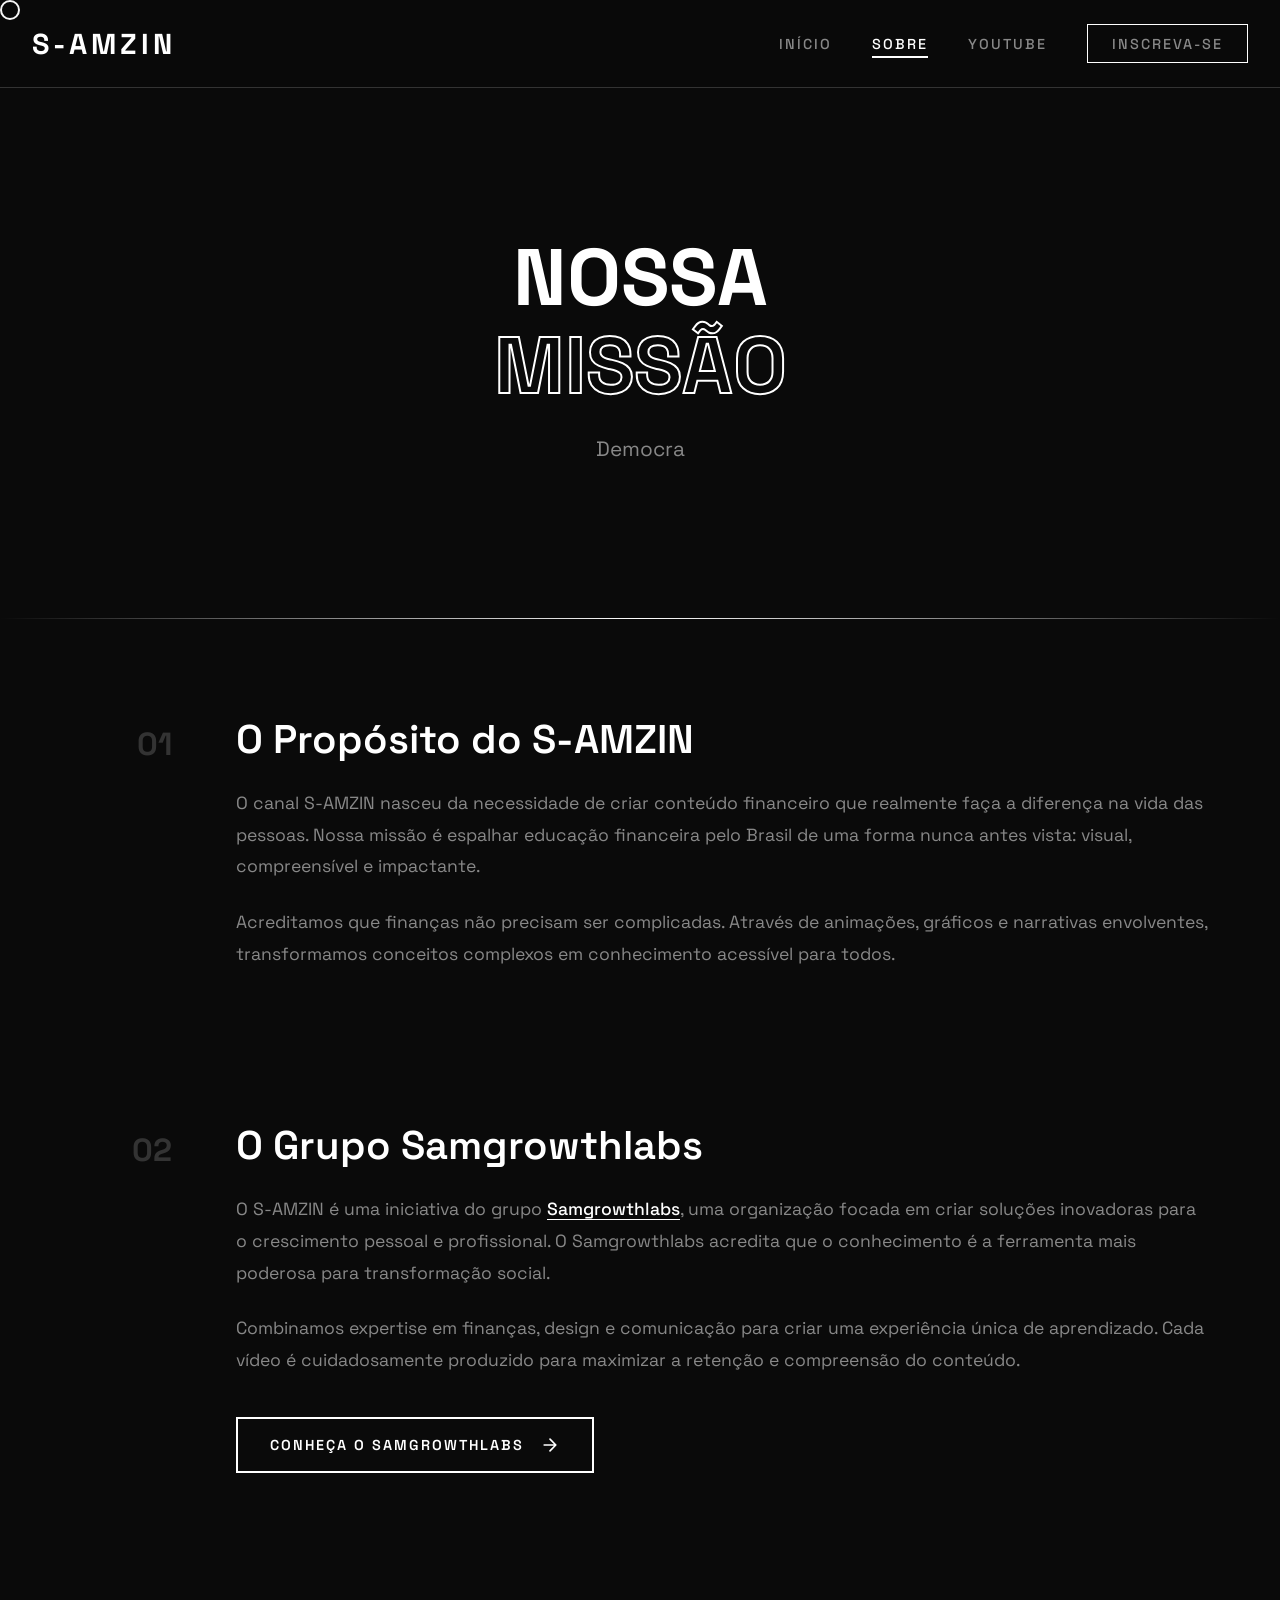
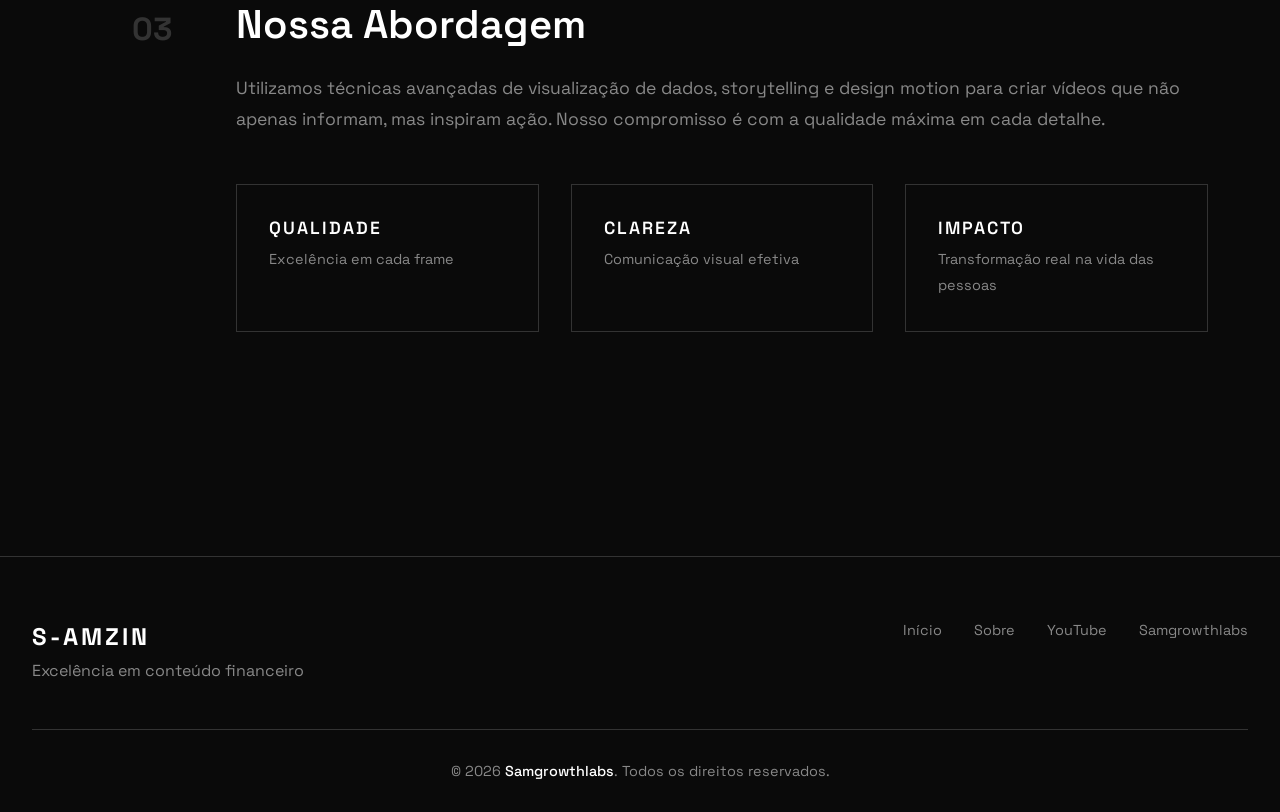
==== sobre.html @ ebd6395b "First COmmit" ====
<!DOCTYPE html>
<html lang="pt-BR">
<head>
    <meta charset="UTF-8">
    <meta name="viewport" content="width=device-width, initial-scale=1.0">
    <title>Sobre | S-AMZIN</title>
    <link rel="preconnect" href="https://fonts.googleapis.com">
    <link rel="preconnect" href="https://fonts.gstatic.com" crossorigin>
    <link href="https://fonts.googleapis.com/css2?family=Space+Grotesk:wght@300;400;500;600;700&display=swap" rel="stylesheet">
    <link rel="stylesheet" href="sobre.css">
</head>
<body>
    <div class="cursor"></div>
    
    <nav class="navbar">
        <div class="nav-container">
            <a href="index.html" class="logo">S-AMZIN</a>
            <div class="nav-links">
                <a href="index.html" class="nav-link">INÍCIO</a>
                <a href="sobre.html" class="nav-link active">SOBRE</a>
                <a href="youtube.html" class="nav-link">YOUTUBE</a>
                <a href="https://youtube.com/@s-amzin" target="_blank" class="nav-link cta-button">INSCREVA-SE</a>
            </div>
            <div class="menu-toggle">
                <span></span>
                <span></span>
            </div>
        </div>
    </nav>

    <main class="about-page">
        <section class="about-hero">
            <div class="about-hero-content">
                <h1 class="about-title">
                    <span class="title-line">NOSSA</span>
                    <span class="title-line accent">MISSÃO</span>
                </h1>
                <p class="about-subtitle">Democratizar o conhecimento financeiro através de conteúdo visual de excelência</p>
            </div>
            <div class="about-visual">
                <div class="line-animation"></div>
            </div>
        </section>

        <section class="about-content">
            <div class="content-block">
                <div class="block-number">01</div>
                <div class="block-text">
                    <h2>O Propósito do S-AMZIN</h2>
                    <p>O canal S-AMZIN nasceu da necessidade de criar conteúdo financeiro que realmente faça a diferença na vida das pessoas. Nossa missão é espalhar educação financeira pelo Brasil de uma forma nunca antes vista: visual, compreensível e impactante.</p>
                    <p>Acreditamos que finanças não precisam ser complicadas. Através de animações, gráficos e narrativas envolventes, transformamos conceitos complexos em conhecimento acessível para todos.</p>
                </div>
            </div>

            <div class="content-block">
                <div class="block-number">02</div>
                <div class="block-text">
                    <h2>O Grupo Samgrowthlabs</h2>
                    <p>O S-AMZIN é uma iniciativa do grupo <a href="https://samgrowthlabs.com.br/" target="_blank" class="inline-link">Samgrowthlabs</a>, uma organização focada em criar soluções inovadoras para o crescimento pessoal e profissional. O Samgrowthlabs acredita que o conhecimento é a ferramenta mais poderosa para transformação social.</p>
                    <p>Combinamos expertise em finanças, design e comunicação para criar uma experiência única de aprendizado. Cada vídeo é cuidadosamente produzido para maximizar a retenção e compreensão do conteúdo.</p>
                    <a href="https://samgrowthlabs.com.br/" target="_blank" class="samgrowth-btn">
                        CONHEÇA O SAMGROWTHLABS
                        <svg width="20" height="20" viewBox="0 0 24 24" fill="none">
                            <path d="M5 12H19M19 12L12 5M19 12L12 19" stroke="currentColor" stroke-width="2" stroke-linecap="round" stroke-linejoin="round"/>
                        </svg>
                    </a>
                </div>
            </div>

            <div class="content-block">
                <div class="block-number">03</div>
                <div class="block-text">
                    <h2>Nossa Abordagem</h2>
                    <p>Utilizamos técnicas avançadas de visualização de dados, storytelling e design motion para criar vídeos que não apenas informam, mas inspiram ação. Nosso compromisso é com a qualidade máxima em cada detalhe.</p>
                    <div class="values-grid">
                        <div class="value-item">
                            <h3>QUALIDADE</h3>
                            <p>Excelência em cada frame</p>
                        </div>
                        <div class="value-item">
                            <h3>CLAREZA</h3>
                            <p>Comunicação visual efetiva</p>
                        </div>
                        <div class="value-item">
                            <h3>IMPACTO</h3>
                            <p>Transformação real na vida das pessoas</p>
                        </div>
                    </div>
                </div>
            </div>
        </section>
    </main>

    <footer class="footer">
        <div class="footer-content">
            <div class="footer-brand">
                <h3>S-AMZIN</h3>
                <p>Excelência em conteúdo financeiro</p>
            </div>
            <div class="footer-links">
                <a href="index.html">Início</a>
                <a href="sobre.html">Sobre</a>
                <a href="youtube.html">YouTube</a>
                <a href="https://samgrowthlabs.com.br/" target="_blank">Samgrowthlabs</a>
            </div>
        </div>
        <div class="footer-bottom">
            <p>&copy; 2026 <a href="https://samgrowthlabs.com.br/" target="_blank">Samgrowthlabs</a>. Todos os direitos reservados.</p>
        </div>
    </footer>

    <script src="sobre.js"></script>
</body>
</html>
---- sobre.css ----
* {
    margin: 0;
    padding: 0;
    box-sizing: border-box;
}

:root {
    --black: #0A0A0A;
    --dark-gray: #1A1A1A;
    --medium-gray: #333333;
    --light-gray: #888888;
    --white: #FFFFFF;
    --off-white: #F5F5F5;
}

body {
    font-family: 'Space Grotesk', sans-serif;
    background-color: var(--black);
    color: var(--white);
    overflow-x: hidden;
    cursor: none;
}

.cursor {
    width: 20px;
    height: 20px;
    border: 2px solid var(--white);
    border-radius: 50%;
    position: fixed;
    pointer-events: none;
    z-index: 9999;
    transition: transform 0.2s ease;
    mix-blend-mode: difference;
}

/* Navbar */
.navbar {
    position: fixed;
    top: 0;
    width: 100%;
    z-index: 1000;
    background: rgba(10, 10, 10, 0.95);
    backdrop-filter: blur(10px);
    border-bottom: 1px solid var(--medium-gray);
}

.nav-container {
    max-width: 1400px;
    margin: 0 auto;
    padding: 1.5rem 2rem;
    display: flex;
    justify-content: space-between;
    align-items: center;
}

.logo {
    font-size: 1.8rem;
    font-weight: 700;
    color: var(--white);
    text-decoration: none;
    letter-spacing: 4px;
    transition: color 0.3s ease;
}

.logo:hover {
    color: var(--light-gray);
}

.nav-links {
    display: flex;
    gap: 2.5rem;
    align-items: center;
}

.nav-link {
    color: var(--light-gray);
    text-decoration: none;
    font-size: 0.9rem;
    font-weight: 500;
    letter-spacing: 2px;
    transition: color 0.3s ease;
    position: relative;
}

.nav-link::after {
    content: '';
    position: absolute;
    bottom: -5px;
    left: 0;
    width: 0;
    height: 2px;
    background: var(--white);
    transition: width 0.3s ease;
}

.nav-link:hover::after,
.nav-link.active::after {
    width: 100%;
}

.nav-link:hover,
.nav-link.active {
    color: var(--white);
}

.cta-button {
    border: 1px solid var(--white);
    padding: 0.6rem 1.5rem;
    transition: background 0.3s ease, color 0.3s ease;
}

.cta-button:hover {
    background: var(--white);
    color: var(--black);
}

.cta-button::after {
    display: none;
}

.menu-toggle {
    display: none;
    flex-direction: column;
    gap: 6px;
    cursor: pointer;
}

.menu-toggle span {
    width: 30px;
    height: 2px;
    background: var(--white);
    transition: transform 0.3s ease;
}

/* About Page Styles */
.about-page {
    padding-top: 80px;
}

.about-hero {
    min-height: 60vh;
    display: flex;
    align-items: center;
    justify-content: center;
    padding: 6rem 2rem;
    position: relative;
    overflow: hidden;
}

.about-hero-content {
    text-align: center;
    position: relative;
    z-index: 2;
}

.about-title {
    font-size: 5rem;
    font-weight: 700;
    line-height: 1.1;
    margin-bottom: 1.5rem;
}

.title-line {
    display: block;
}

.title-line.accent {
    color: transparent;
    -webkit-text-stroke: 2px var(--white);
}

.about-subtitle {
    font-size: 1.3rem;
    color: var(--light-gray);
    max-width: 600px;
    margin: 0 auto;
    line-height: 1.6;
}

.about-visual {
    position: absolute;
    bottom: 0;
    left: 0;
    width: 100%;
    height: 2px;
}

.line-animation {
    width: 100%;
    height: 1px;
    background: linear-gradient(90deg, transparent, var(--white), transparent);
    animation: lineMove 3s ease-in-out infinite;
}

@keyframes lineMove {
    0%, 100% { transform: translateX(-100%); }
    50% { transform: translateX(100%); }
}

/* About Content Sections */
.about-content {
    max-width: 1200px;
    margin: 0 auto;
    padding: 6rem 2rem;
}

.content-block {
    display: grid;
    grid-template-columns: 100px 1fr;
    gap: 4rem;
    margin-bottom: 8rem;
    opacity: 0;
    transform: translateY(30px);
    animation: fadeInUp 0.8s ease forwards;
}

.content-block:nth-child(2) {
    animation-delay: 0.2s;
}

.content-block:nth-child(3) {
    animation-delay: 0.4s;
}

@keyframes fadeInUp {
    to {
        opacity: 1;
        transform: translateY(0);
    }
}

.block-number {
    font-size: 2rem;
    font-weight: 700;
    color: var(--medium-gray);
    text-align: right;
    padding-top: 0.5rem;
}

.block-text h2 {
    font-size: 2.5rem;
    font-weight: 600;
    margin-bottom: 1.5rem;
    line-height: 1.2;
}

.block-text p {
    font-size: 1.1rem;
    color: var(--light-gray);
    line-height: 1.8;
    margin-bottom: 1.5rem;
}

/* Link inline */
.inline-link {
    color: var(--white);
    text-decoration: underline;
    text-underline-offset: 4px;
    text-decoration-thickness: 1px;
    transition: all 0.3s ease;
    font-weight: 500;
}

.inline-link:hover {
    color: var(--light-gray);
    text-decoration-thickness: 2px;
}

/* Botão Samgrowthlabs */
.samgrowth-btn {
    display: inline-flex;
    align-items: center;
    gap: 1rem;
    padding: 1rem 2rem;
    border: 2px solid var(--white);
    color: var(--white);
    text-decoration: none;
    font-weight: 600;
    letter-spacing: 2px;
    font-size: 0.9rem;
    transition: all 0.3s ease;
    margin-top: 1rem;
    position: relative;
    overflow: hidden;
}

.samgrowth-btn::before {
    content: '';
    position: absolute;
    top: 0;
    left: -100%;
    width: 100%;
    height: 100%;
    background: var(--white);
    transition: left 0.3s ease;
    z-index: -1;
}

.samgrowth-btn:hover::before {
    left: 0;
}

.samgrowth-btn:hover {
    color: var(--black);
    gap: 1.5rem;
    transform: translateY(-2px);
    box-shadow: 0 10px 30px rgba(255, 255, 255, 0.1);
}

/* Values Grid */
.values-grid {
    display: grid;
    grid-template-columns: repeat(3, 1fr);
    gap: 2rem;
    margin-top: 3rem;
}

.value-item {
    border: 1px solid var(--medium-gray);
    padding: 2rem;
    transition: transform 0.3s ease, border-color 0.3s ease;
    cursor: default;
}

.value-item:hover {
    transform: translateY(-5px);
    border-color: var(--white);
}

.value-item h3 {
    font-size: 1.1rem;
    font-weight: 600;
    letter-spacing: 2px;
    margin-bottom: 0.5rem;
}

.value-item p {
    font-size: 0.9rem;
    margin-bottom: 0;
}

/* Footer */
.footer {
    background: var(--black);
    border-top: 1px solid var(--medium-gray);
    padding: 4rem 2rem 2rem;
}

.footer-content {
    max-width: 1400px;
    margin: 0 auto;
    display: flex;
    justify-content: space-between;
    align-items: flex-start;
    margin-bottom: 3rem;
}

.footer-brand h3 {
    font-size: 1.5rem;
    font-weight: 700;
    letter-spacing: 3px;
    margin-bottom: 0.5rem;
}

.footer-brand p {
    color: var(--light-gray);
}

.footer-links {
    display: flex;
    gap: 2rem;
}

.footer-links a {
    color: var(--light-gray);
    text-decoration: none;
    transition: color 0.3s ease;
    font-size: 0.9rem;
}

.footer-links a:hover {
    color: var(--white);
}

.footer-bottom {
    text-align: center;
    padding-top: 2rem;
    border-top: 1px solid var(--medium-gray);
    color: var(--light-gray);
    font-size: 0.9rem;
}

.footer-bottom a {
    color: var(--white);
    text-decoration: none;
    font-weight: 500;
    transition: color 0.3s ease;
}

.footer-bottom a:hover {
    color: var(--light-gray);
    text-decoration: underline;
}

/* Responsive Design */
@media (max-width: 768px) {
    .cursor {
        display: none;
    }
    
    body {
        cursor: auto;
    }
    
    .nav-links {
        display: none;
        position: absolute;
        top: 100%;
        left: 0;
        right: 0;
        background: var(--black);
        flex-direction: column;
        padding: 2rem;
        border-bottom: 1px solid var(--medium-gray);
    }
    
    .nav-links.active {
        display: flex;
    }
    
    .menu-toggle {
        display: flex;
    }
    
    .about-title {
        font-size: 3.5rem;
    }
    
    .content-block {
        grid-template-columns: 1fr;
        gap: 2rem;
    }
    
    .block-number {
        text-align: left;
    }
    
    .block-text h2 {
        font-size: 2rem;
    }
    
    .values-grid {
        grid-template-columns: 1fr;
    }
    
    .samgrowth-btn {
        width: 100%;
        justify-content: center;
    }
    
    .footer-content {
        flex-direction: column;
        gap: 2rem;
        text-align: center;
    }
    
    .footer-links {
        justify-content: center;
        flex-wrap: wrap;
    }
}
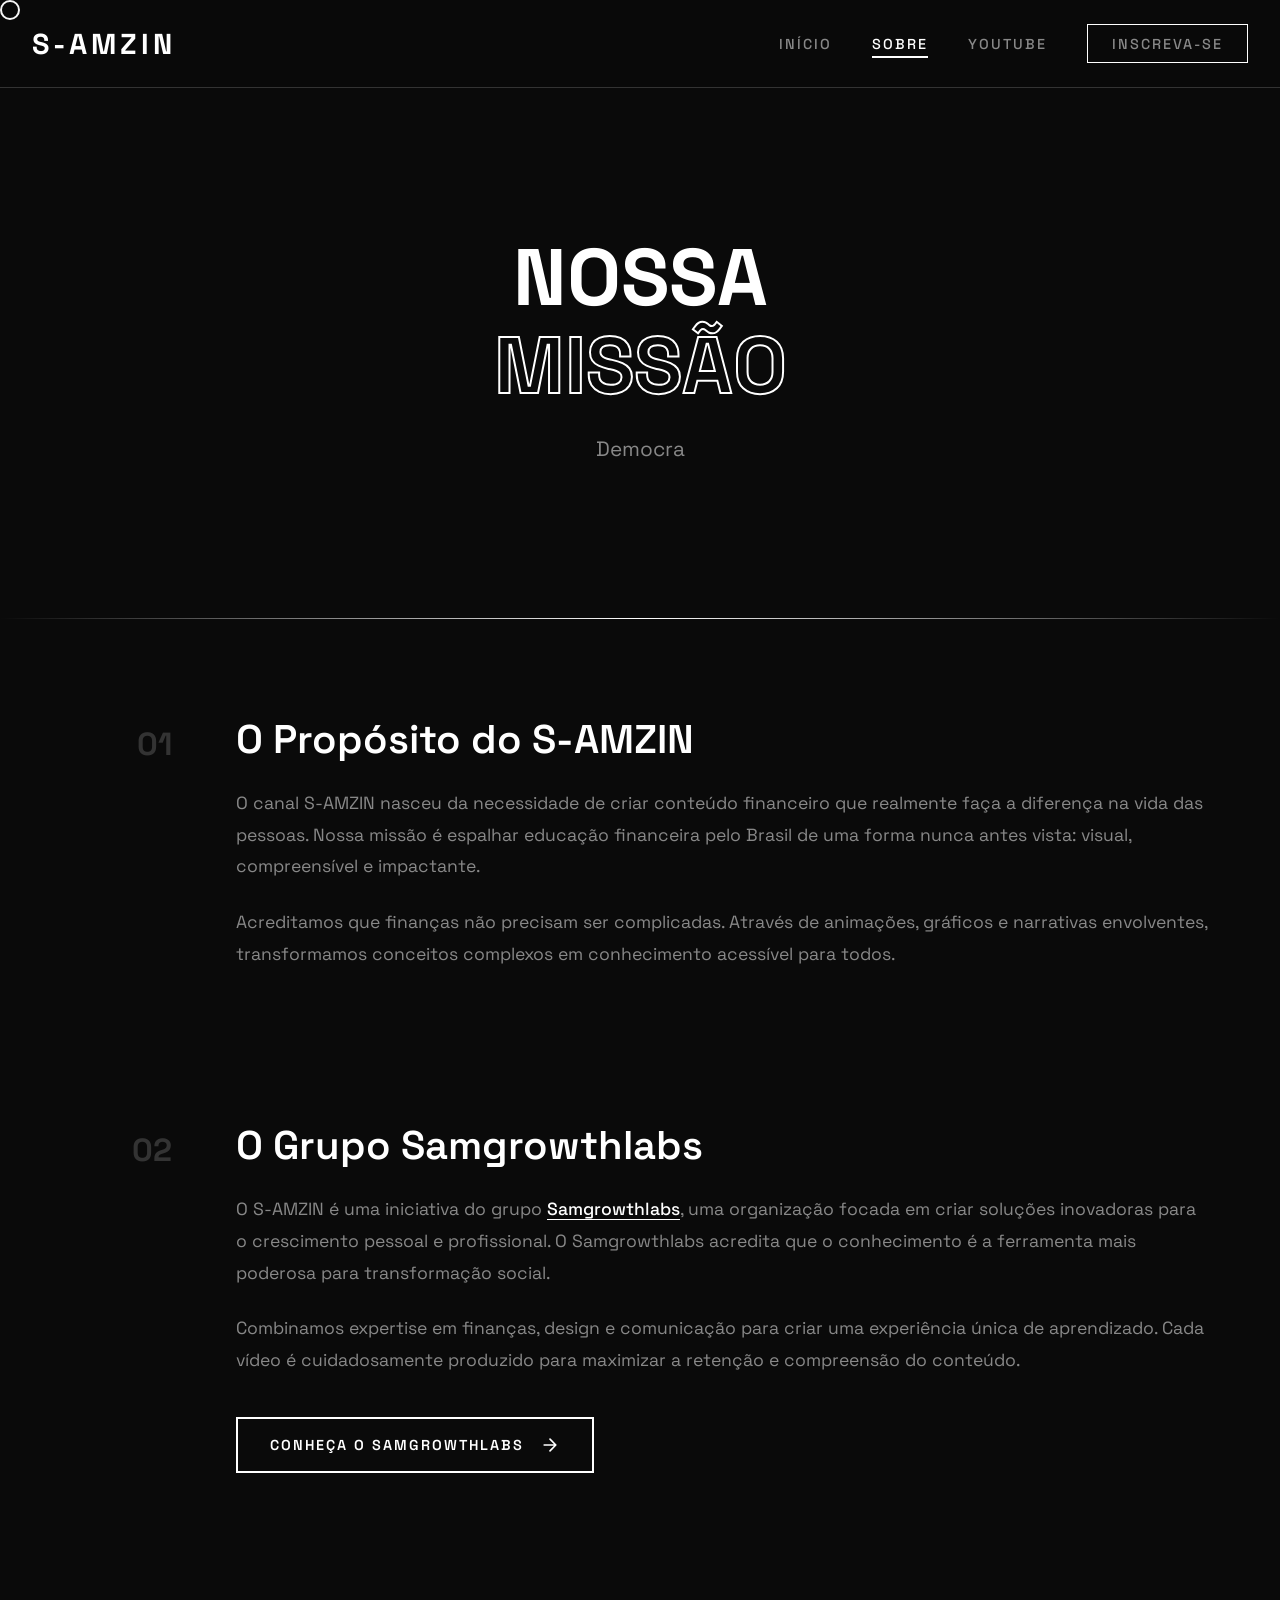
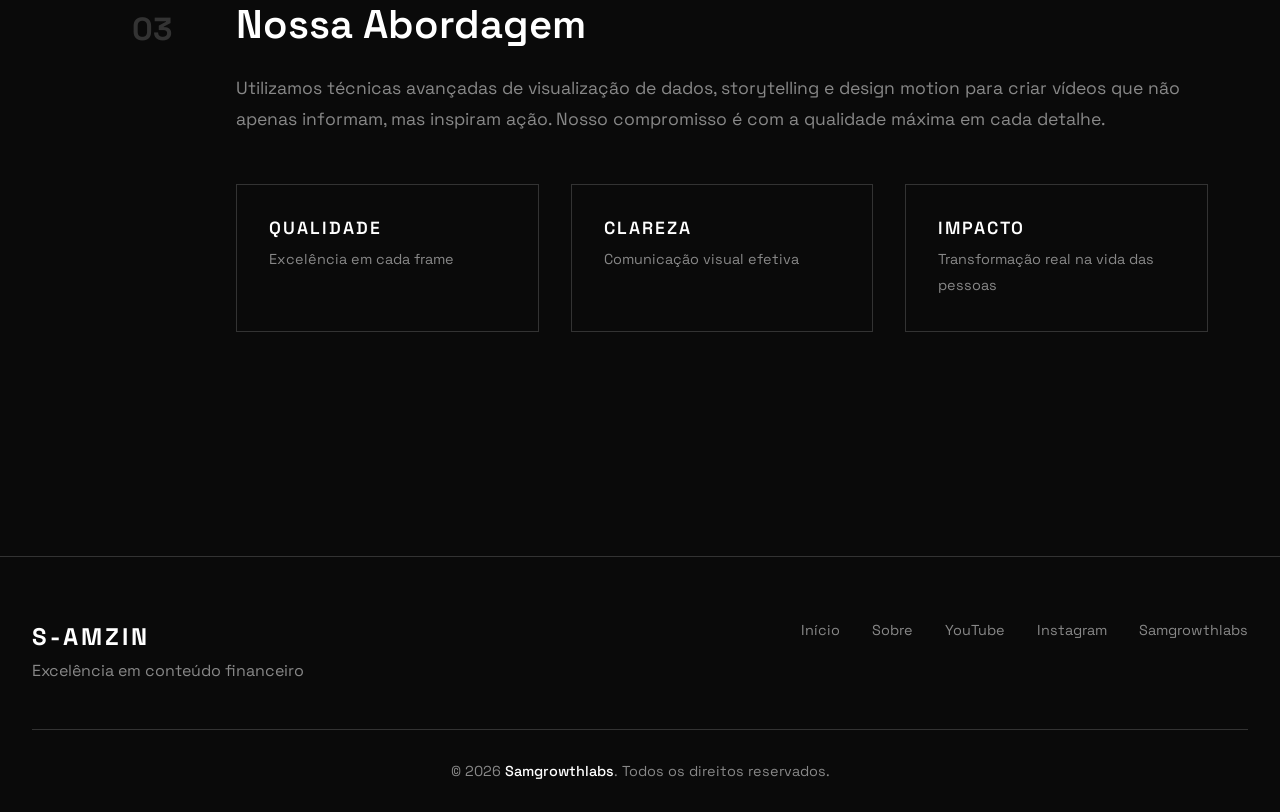
==== commit eb1723eb: "Update titulo" ====
--- a/sobre.html
+++ b/sobre.html
@@ -101,6 +101,7 @@
                 <a href="index.html">Início</a>
                 <a href="sobre.html">Sobre</a>
                 <a href="youtube.html">YouTube</a>
+                <a href="https://www.instagram.com/samzinofficial/" target="_blank">Instagram</a>
                 <a href="https://samgrowthlabs.com.br/" target="_blank">Samgrowthlabs</a>
             </div>
         </div>
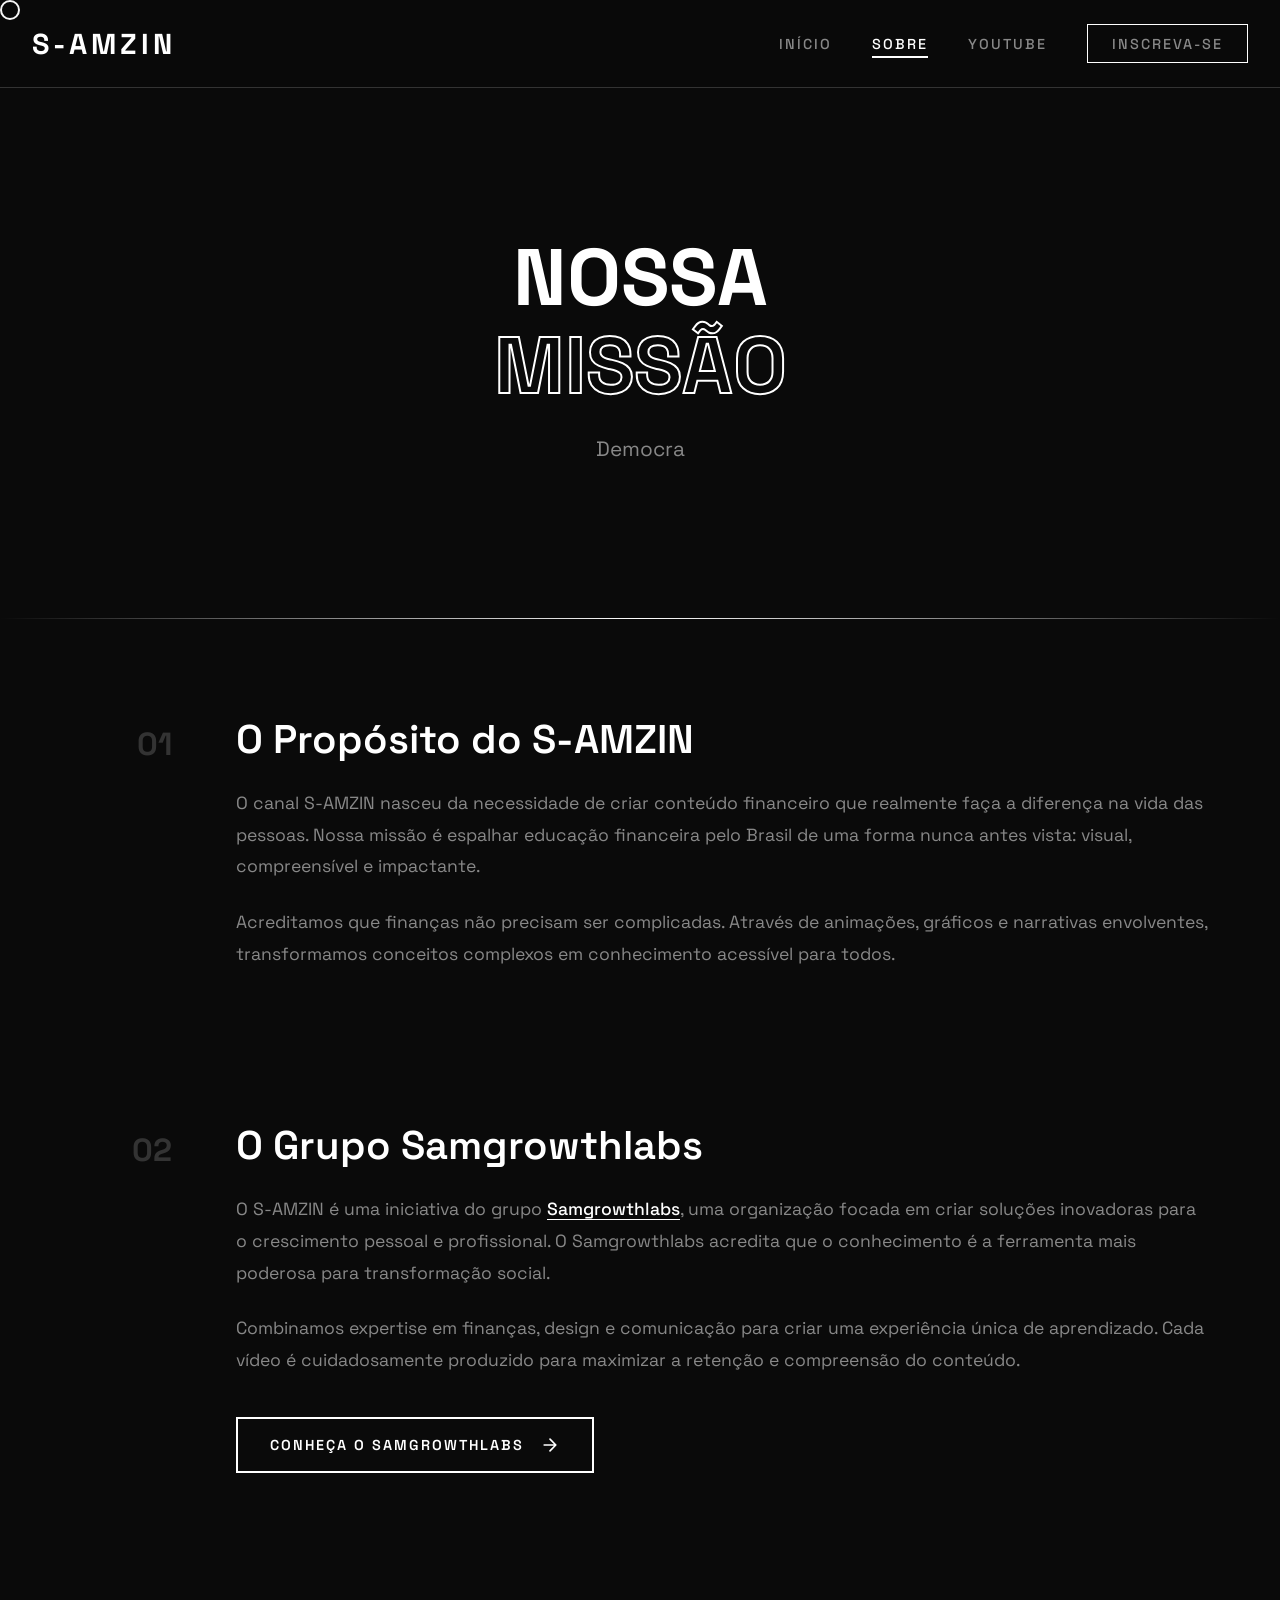
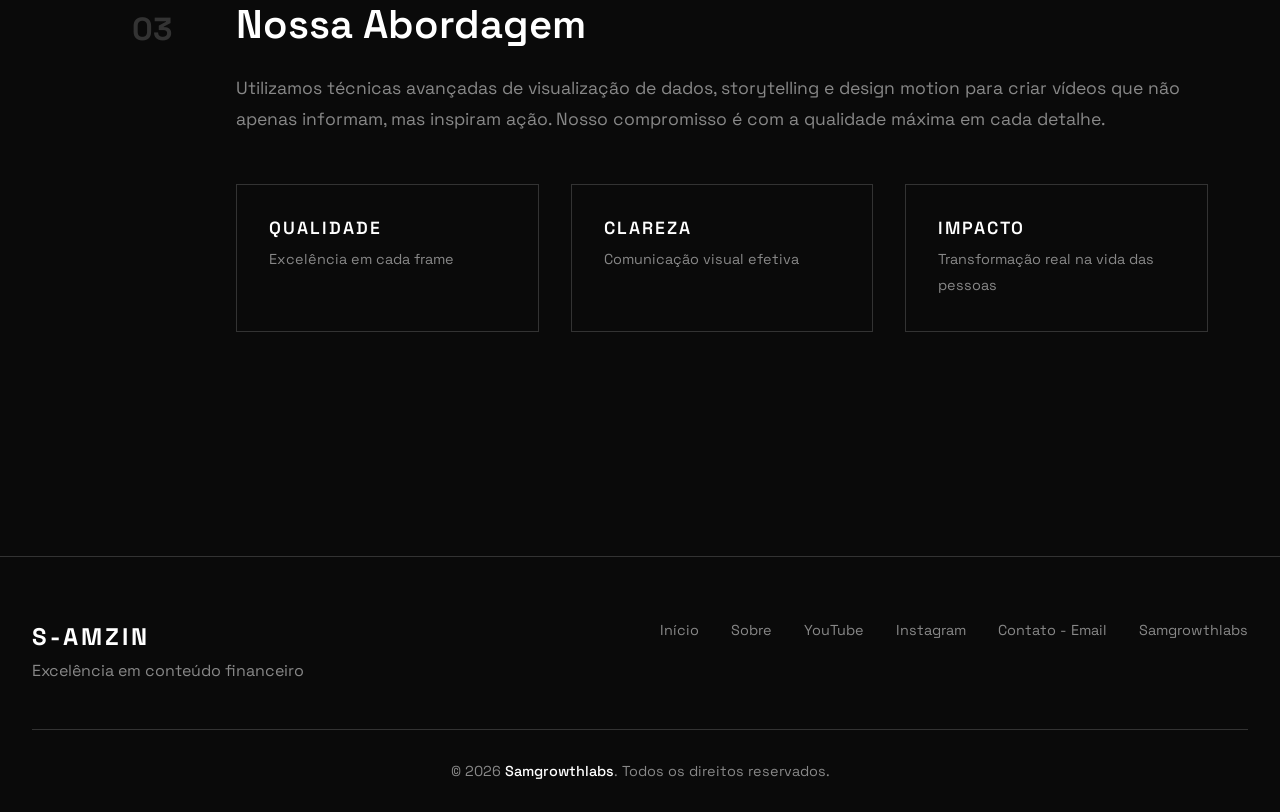
==== commit 89f7185f: "Update contato e novo video" ====
--- a/sobre.html
+++ b/sobre.html
@@ -102,6 +102,7 @@
                 <a href="sobre.html">Sobre</a>
                 <a href="youtube.html">YouTube</a>
                 <a href="https://www.instagram.com/samzinofficial/" target="_blank">Instagram</a>
+                <a href="mailto:contato.samzin@samgrowthlabs.com.br">Contato - Email</a>
                 <a href="https://samgrowthlabs.com.br/" target="_blank">Samgrowthlabs</a>
             </div>
         </div>
--- a/sobre.css
+++ b/sobre.css
@@ -468,4 +468,7 @@
         justify-content: center;
         flex-wrap: wrap;
     }
+}
+.footer-links a[href^="mailto:"]:hover {
+    color: #E1306C; /* cor diferente ao passar o mouse */
 }
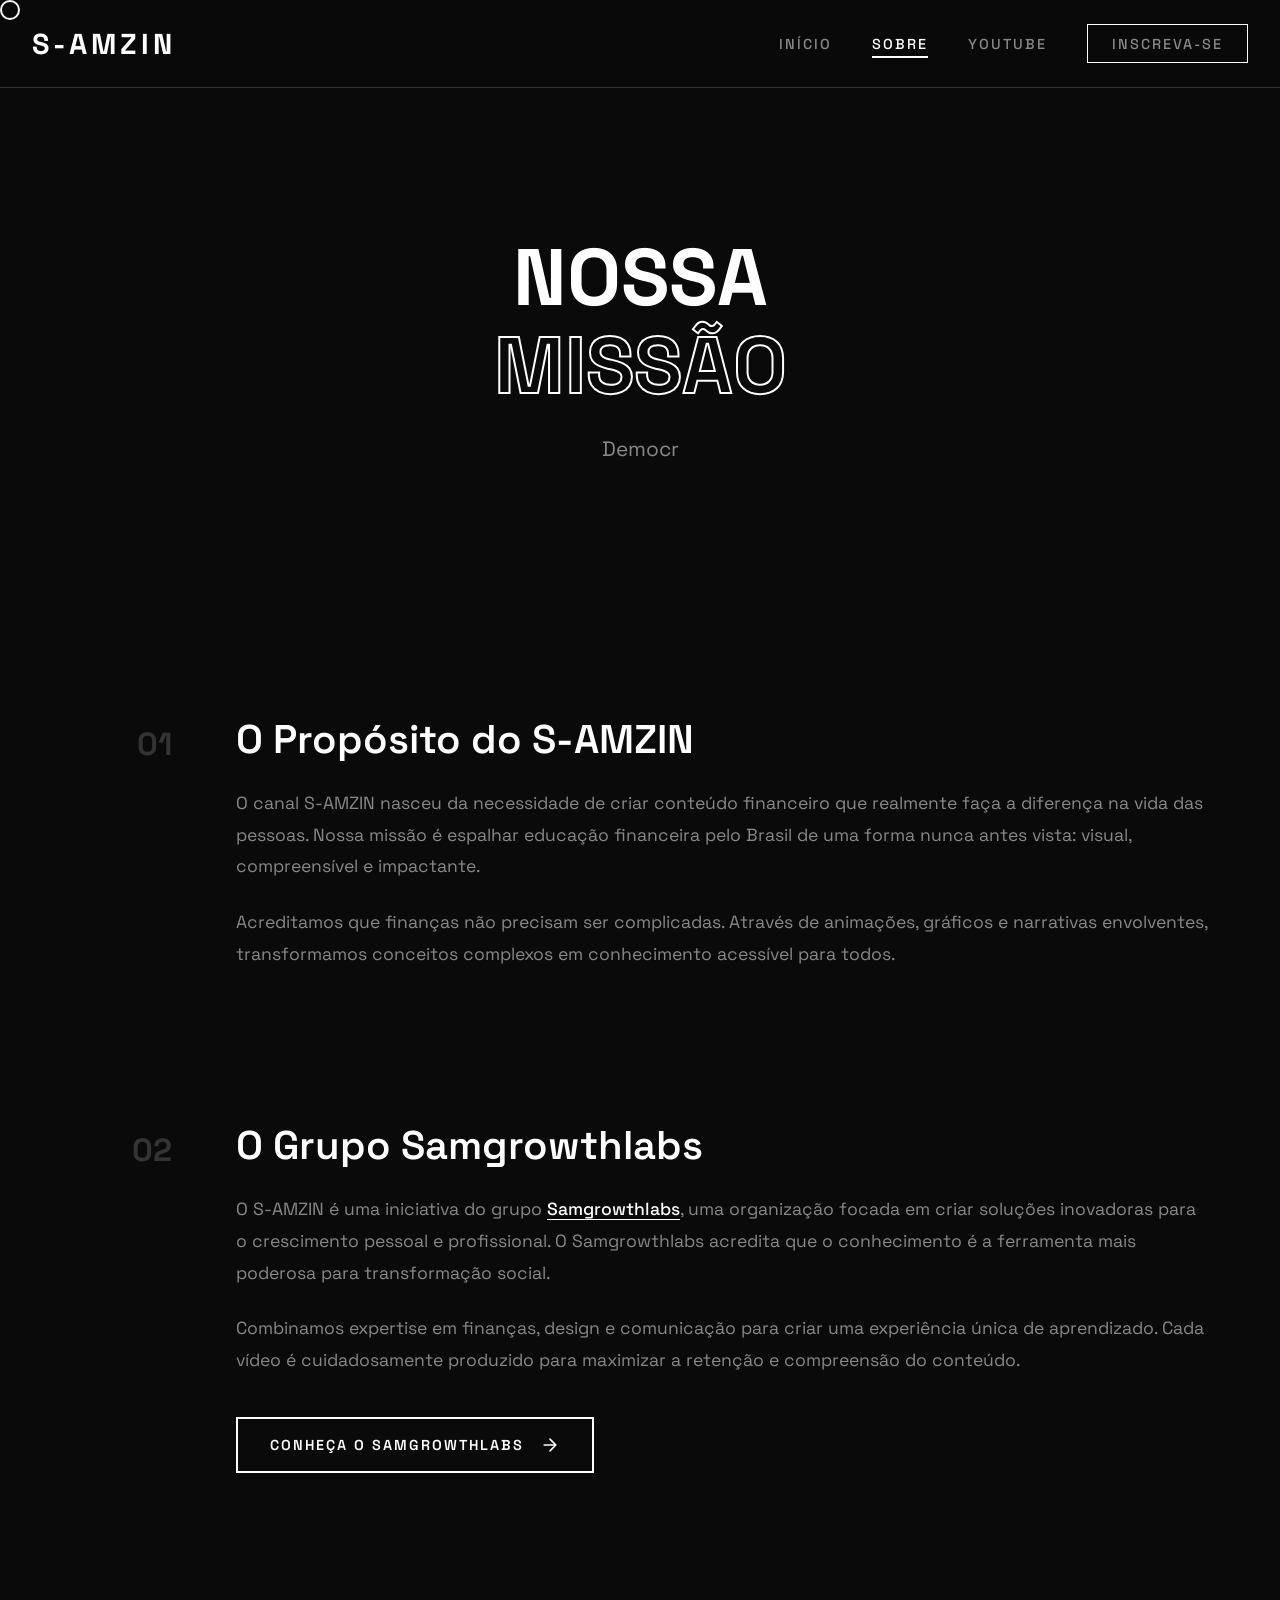
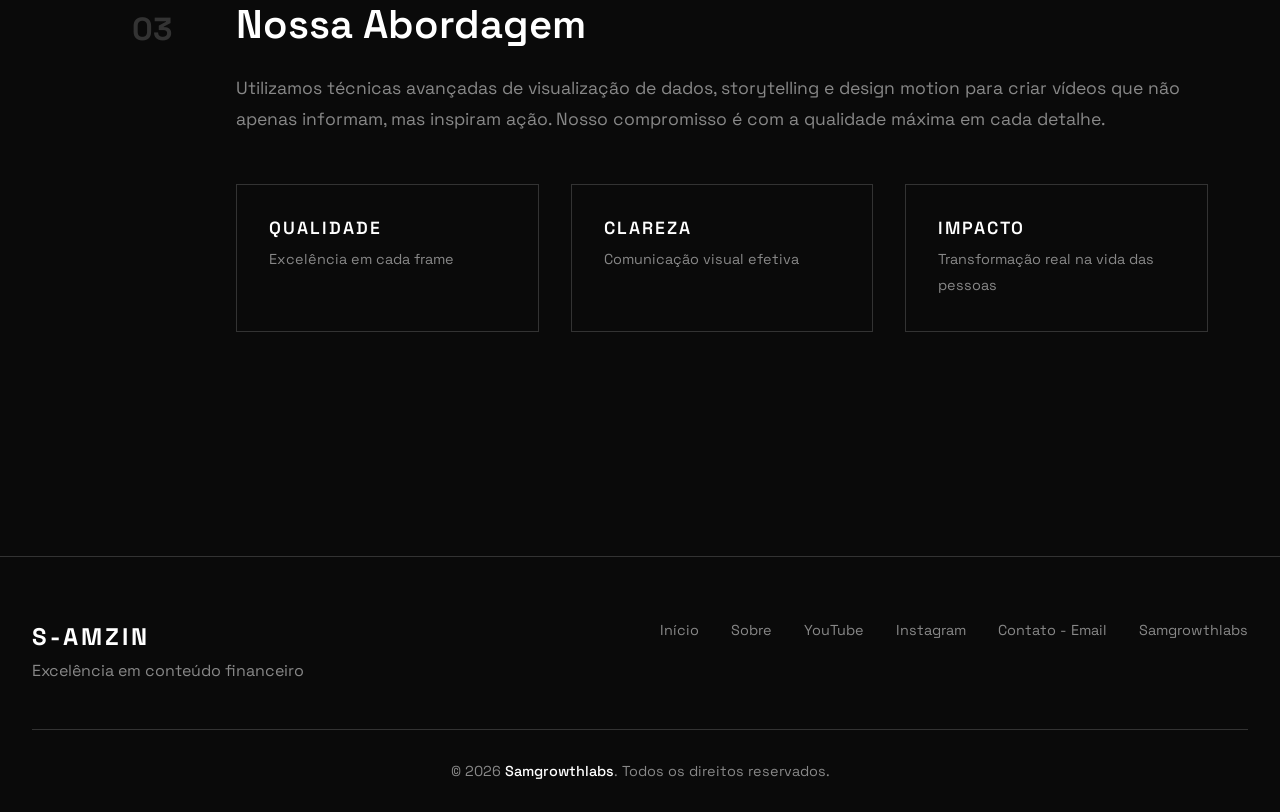
==== commit fab50ae6: "Update contato e novo thumb e atualização de interface" ====
--- a/sobre.html
+++ b/sobre.html
@@ -36,9 +36,6 @@
                     <span class="title-line accent">MISSÃO</span>
                 </h1>
                 <p class="about-subtitle">Democratizar o conhecimento financeiro através de conteúdo visual de excelência</p>
-            </div>
-            <div class="about-visual">
-                <div class="line-animation"></div>
             </div>
         </section>
 
--- a/sobre.css
+++ b/sobre.css
@@ -177,25 +177,7 @@
     line-height: 1.6;
 }
 
-.about-visual {
-    position: absolute;
-    bottom: 0;
-    left: 0;
-    width: 100%;
-    height: 2px;
-}
-
-.line-animation {
-    width: 100%;
-    height: 1px;
-    background: linear-gradient(90deg, transparent, var(--white), transparent);
-    animation: lineMove 3s ease-in-out infinite;
-}
-
-@keyframes lineMove {
-    0%, 100% { transform: translateX(-100%); }
-    50% { transform: translateX(100%); }
-}
+
 
 /* About Content Sections */
 .about-content {
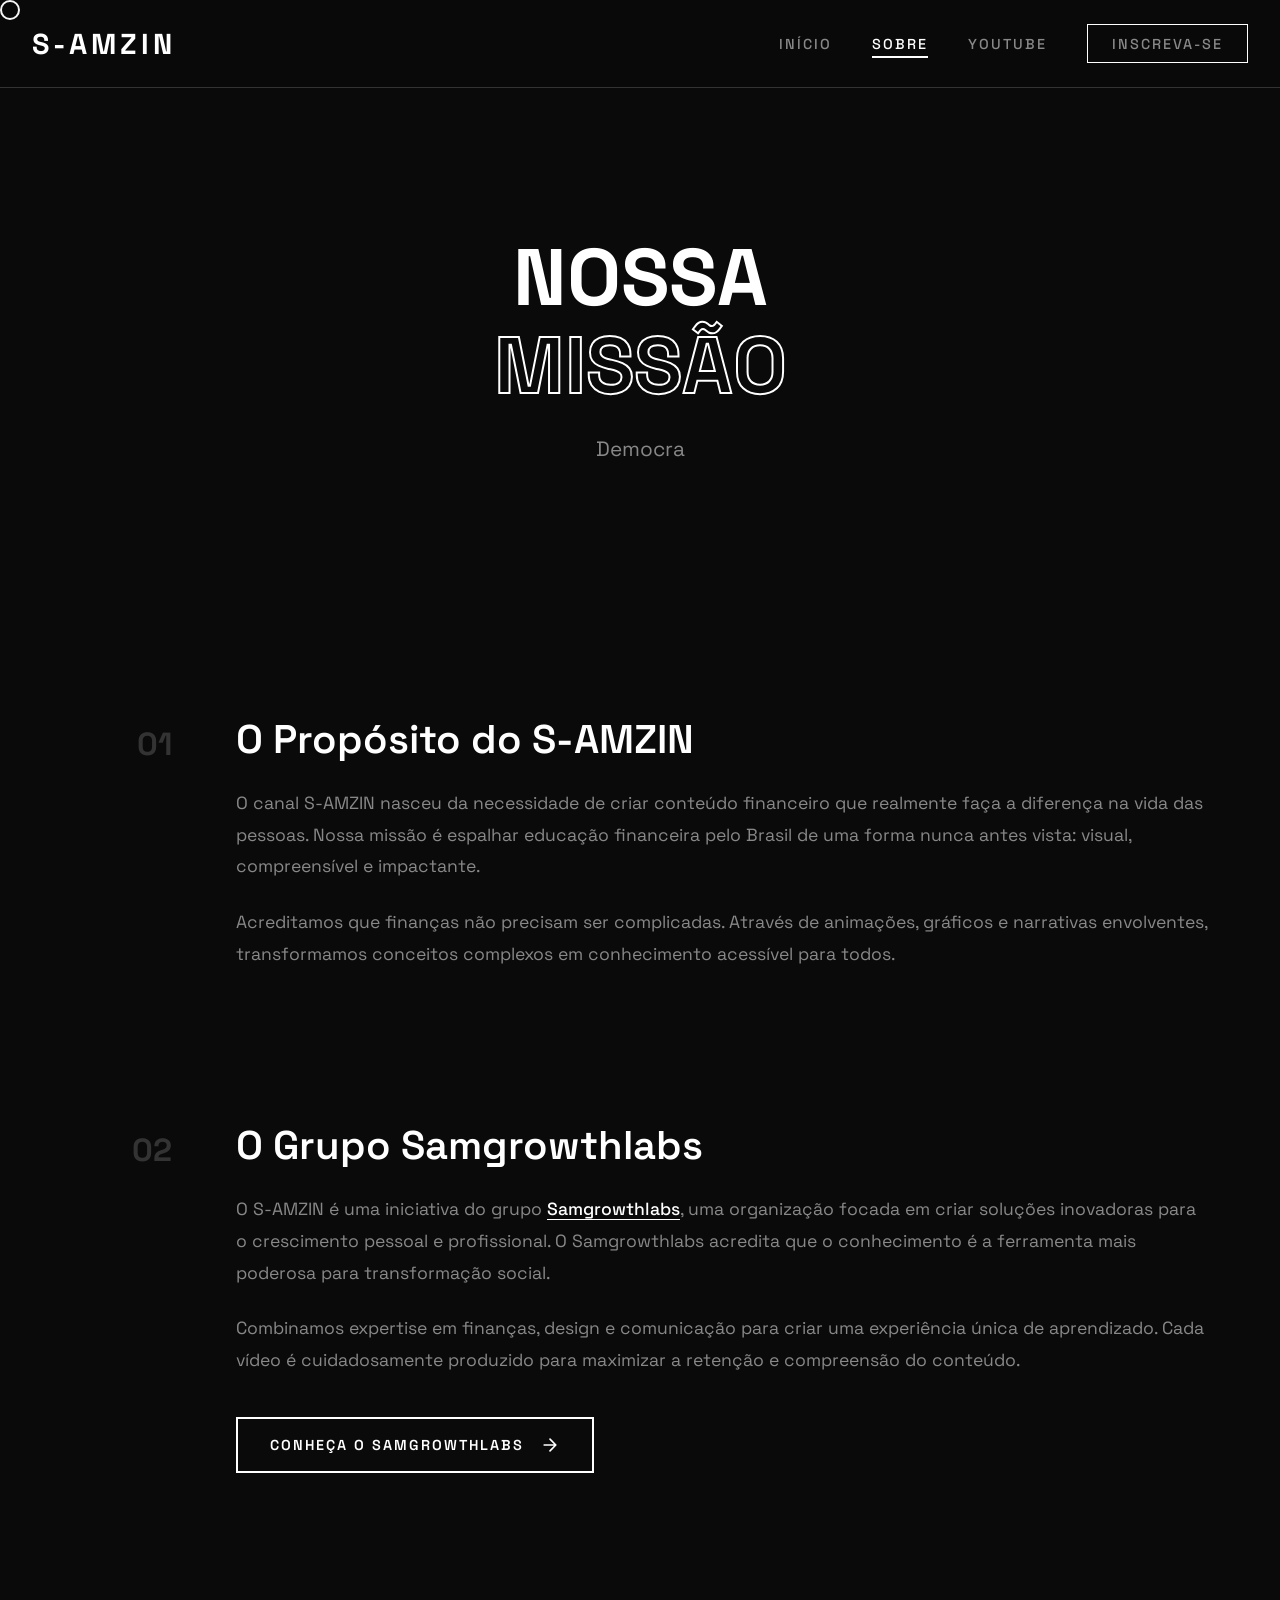
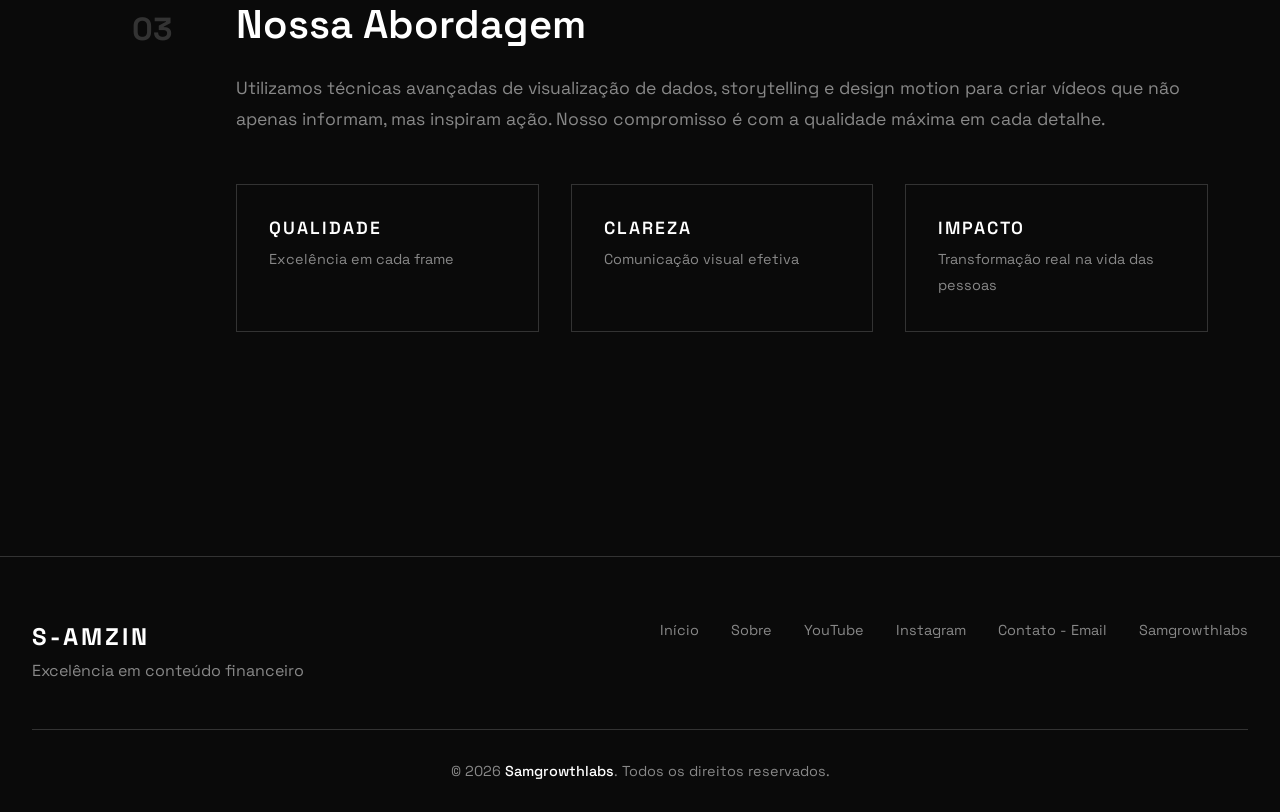
==== commit 7b794b83: "colocar o favicon" ====
--- a/sobre.html
+++ b/sobre.html
@@ -4,6 +4,8 @@
     <meta charset="UTF-8">
     <meta name="viewport" content="width=device-width, initial-scale=1.0">
     <title>Sobre | S-AMZIN</title>
+    <link rel="icon" type="image/png" href="szico.png">
+    <link rel="shortcut icon" href="szico.png">
     <link rel="preconnect" href="https://fonts.googleapis.com">
     <link rel="preconnect" href="https://fonts.gstatic.com" crossorigin>
     <link href="https://fonts.googleapis.com/css2?family=Space+Grotesk:wght@300;400;500;600;700&display=swap" rel="stylesheet">
